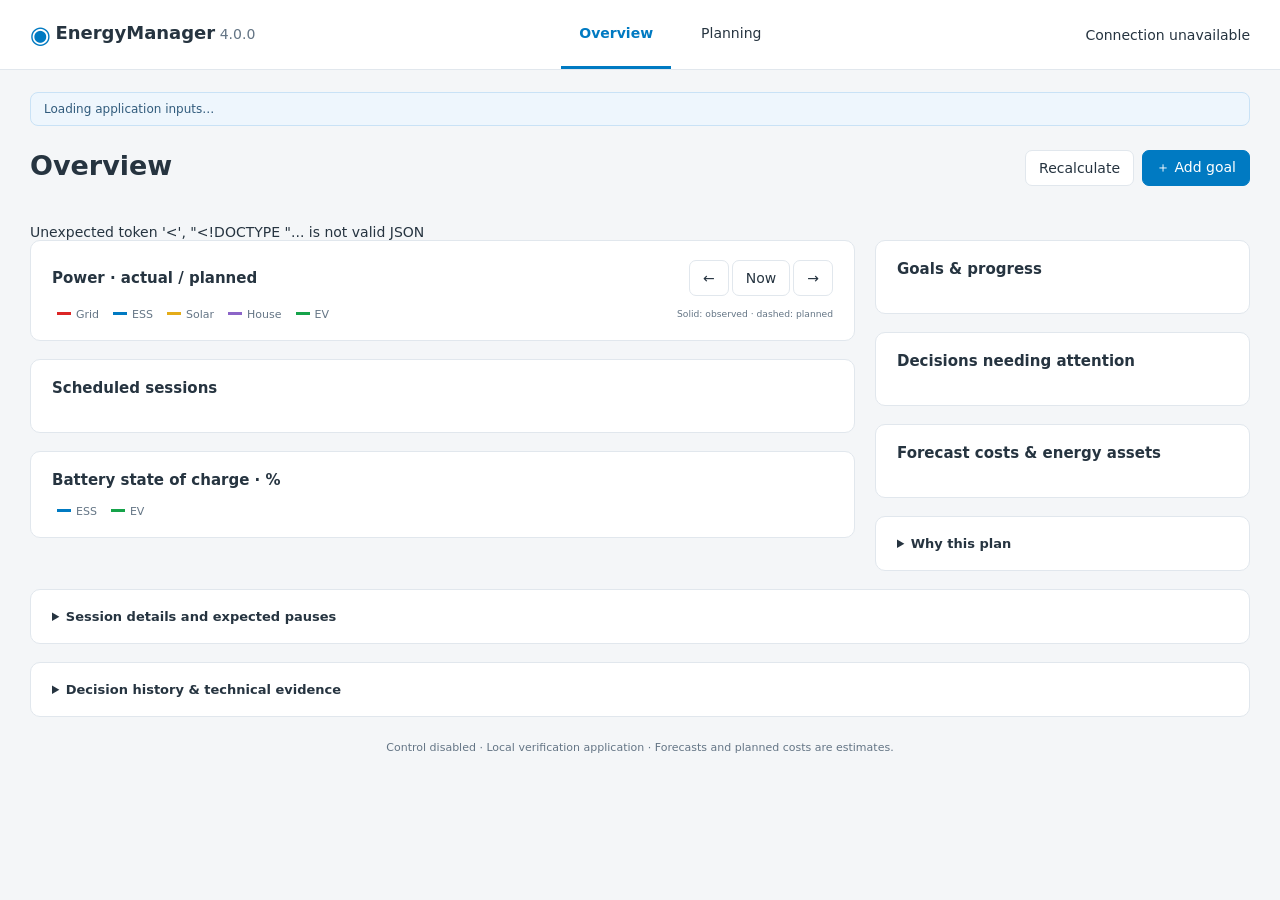
==== energymanager/src/energymanager/assets/index.html @ 1d420848 "Replace EnergyManager with version 4 joint EV/ESS application Promote the fresh joint seven-day MILP" ====
<!doctype html>
<html lang="en">
<head><meta charset="utf-8"><meta name="viewport" content="width=device-width,initial-scale=1">
<title>EnergyManager · 4.0.0</title><link rel="stylesheet" href="./style.css"></head>
<body><header><div><span class="brand">◉</span> <strong>EnergyManager</strong><span class="muted"> 4.0.0</span></div>
<nav aria-label="Main navigation"><button id="overview" aria-selected="true">Overview</button><button id="planning" aria-selected="false">Planning</button></nav>
<div id="connection" role="status">Connecting…</div></header>
<main><div class="notice" id="provenance">Loading application inputs…</div>
<section class="page-heading"><div><h1 id="page-title">Overview</h1><p id="period" class="muted"></p></div>
<div class="actions"><button id="refresh">Recalculate</button><button class="primary" id="new-goal">＋ Add goal</button></div></section>
<div id="live" class="live"></div>
<div id="status" role="status"></div>
<div class="layout"><section class="charts">
<article class="card"><div class="card-heading"><h2 id="power-title">Power · actual / planned</h2><div id="navigation"><button id="back" aria-label="Previous 12 hours">←</button><button id="now">Now</button><button id="forward" aria-label="Next 12 hours">→</button></div></div>
<div id="power" class="plot"></div><div class="legend"><span style="--series:#dc2626">Grid</span><span style="--series:#007ac2">ESS</span><span style="--series:#e4ac19">Solar</span><span style="--series:#8c65c8">House</span><span style="--series:#16a34a">EV</span><small>Solid: observed · dashed: planned</small></div></article>
<article class="card"><h2>Scheduled sessions</h2><div id="timeline"></div></article>
<article class="card"><h2>Battery state of charge · %</h2><div id="soc" class="plot"></div><div class="legend"><span style="--series:#007ac2">ESS</span><span style="--series:#16a34a">EV</span></div></article>
</section><aside><article class="card"><h2>Goals & progress</h2><div id="goals"></div></article>
<article class="card" id="approval-card"><h2>Decisions needing attention</h2><div id="approvals"></div></article>
<article class="card"><h2>Forecast costs & energy assets</h2><div id="costs"></div></article>
<article class="card"><details><summary>Why this plan</summary><div id="reasons"></div></details></article>
</aside></div>
<article class="card"><details id="sessions-detail"><summary>Session details and expected pauses</summary><div id="sessions"></div></details></article>
<article class="card"><details id="diagnostics"><summary>Decision history & technical evidence</summary><div id="evidence"></div><button id="history">Load decisions</button><div id="history-list"></div></details></article>
<footer>Control disabled · Local verification application · Forecasts and planned costs are estimates.</footer>
</main>
<dialog id="goal-dialog"><form id="goal-form"><div class="card-heading"><h2 id="form-title">Add an EV goal</h2><button type="button" id="close-dialog" aria-label="Close">×</button></div>
<input name="id" type="hidden"><label>Name<input name="title" required maxlength="120" placeholder="e.g. Monday journey"></label>
<label>Goal type<select name="kind"><option value="manual">Timed SoC goal</option><option value="trip">Journey (total distance, including return)</option></select></label>
<label id="soc-field">Target SoC (%)<input name="target_soc_percent" type="number" min="0" max="100" step="0.1" value="70"></label>
<label id="distance-field" hidden>Total journey distance (km)<input name="distance_km" type="number" min="0" step="1" value="120"></label>
<label>Deadline / departure<input name="deadline" type="datetime-local" required></label>
<label id="return-field" hidden>Return time (optional)<input name="return_at" type="datetime-local"><small>Unknown return means unavailable until reconnection.</small></label>
<label>Priority<input name="priority" type="number" min="0" max="1000" value="50"><small>Priority resolves conflicts; it does not grant peak permission.</small></label>
<p id="form-error" class="error" role="alert"></p><div class="actions"><button type="button" id="cancel-dialog">Cancel</button><button class="primary" type="submit">Save goal</button></div>
</form></dialog><dialog id="detail-dialog"><div id="detail-body"></div><button id="close-detail">Close</button></dialog>
<script type="module" src="./app.js"></script></body></html>
---- energymanager/src/energymanager/assets/style.css ----
:root {
  font-family:system-ui,-apple-system,"Segoe UI",sans-serif;
  color:#263440;
  background:#f4f6f8;
  font-size:14px;
  --surface:#fff;
  --line:#e1e7ed;
  --muted:#647585;
  --accent:#007ac2
}
* {
  box-sizing:border-box
}
body {
  margin:0
}
header {
  height:70px;
  background:var(--surface);
  border-bottom:1px solid var(--line);
  display:flex;
  align-items:center;
  justify-content:space-between;
  padding:0 30px;
  gap:20px;
  position:sticky;
  top:0;
  z-index:2
}
.brand {
  color:var(--accent);
  font-size:24px;
  vertical-align:middle
}
header strong {
  font-size:18px
}
nav {
  align-self:stretch;
  display:flex;
  gap:12px
}
button {
  font:inherit;
  cursor:pointer;
  border:1px solid var(--line);
  background:var(--surface);
  color:inherit;
  border-radius:7px;
  padding:8px 13px;
  min-height:36px
}
button:hover {
  background:#edf5fa
}
button:focus-visible,summary:focus-visible {
  outline:3px solid #66b4e2;
  outline-offset:2px
}
nav button {
  border:0;
  border-radius:0;
  border-bottom:3px solid transparent;
  background:transparent;
  padding:0 18px
}
nav button[aria-selected=true] {
  color:var(--accent);
  border-bottom-color:var(--accent);
  font-weight:650
}
.primary {
  background:var(--accent);
  color:#fff;
  border-color:var(--accent)
}
.primary:hover {
  background:#005d99
}
.muted,small {
  color:var(--muted)
}
main {
  max-width:1480px;
  margin:auto;
  padding:22px 30px
}
.notice {
  background:#eef6fd;
  border:1px solid #c9e2f6;
  border-radius:8px;
  padding:9px 13px;
  color:#315b7c;
  font-size:12px
}
.page-heading {
  display:flex;
  justify-content:space-between;
  align-items:center;
  margin:24px 0 18px;
  gap:16px
}
h1 {
  margin:0;
  font-size:27px;
  font-weight:650
}
h2 {
  font-size:15px;
  margin:0 0 16px;
  font-weight:650
}
p {
  line-height:1.5
}
.page-heading p {
  margin:5px 0 0
}
.actions {
  display:flex;
  gap:8px;
  justify-content:flex-end
}
.actions button {
  white-space:nowrap
}
#navigation {
  display:flex;
  flex-shrink:0;
  gap:3px
}
.live {
  display:grid;
  grid-template-columns:repeat(5,1fr);
  gap:14px;
  margin-bottom:20px
}
.live-item {
  border:1px solid var(--line);
  background:var(--surface);
  border-radius:10px;
  padding:16px 18px
}
.live-item strong {
  display:block;
  font-size:24px;
  line-height:1.6;
  font-weight:650
}
.live-item small {
  display:block
}
.meter {
  height:5px;
  border-radius:4px;
  background:#e9eff4;
  margin-top:10px;
  overflow:hidden
}
.meter i {
  display:block;
  height:100%;
  background:var(--accent)
}
.layout {
  display:grid;
  grid-template-columns:minmax(0,2.2fr) minmax(300px,1fr);
  gap:20px
}
.card {
  background:var(--surface);
  border:1px solid var(--line);
  border-radius:10px;
  padding:19px 21px;
  margin-bottom:18px
}
.card-heading {
  display:flex;
  align-items:center;
  justify-content:space-between;
  gap:12px;
  margin-bottom:12px
}
.card-heading h2 {
  margin:0
}
.plot svg {
  display:block;
  width:100%;
  height:auto;
  min-height:180px
}
.plot .axis {
  fill:var(--muted);
  font-size:11px
}
.plot .grid {
  stroke:var(--line);
  stroke-width:1
}
.legend {
  display:flex;
  gap:14px;
  flex-wrap:wrap;
  font-size:11px;
  color:var(--muted);
  margin:9px 0 0 5px
}
.legend span:before {
  content:"";
  display:inline-block;
  width:14px;
  height:3px;
  margin:0 5px 3px 0;
  background:var(--series)
}
.legend small {
  margin-left:auto
}
.goal {
  padding:13px 0;
  border-top:1px solid var(--line)
}
.goal:first-child {
  border-top:0;
  padding-top:0
}
.goal-title {
  display:flex;
  justify-content:space-between;
  gap:12px;
  align-items:baseline
}
.goal-title strong {
  font-size:14px
}
.goal p {
  font-size:12px;
  margin:6px 0;
  color:var(--muted)
}
.goal .actions {
  justify-content:flex-start;
  margin-top:9px
}
.goal button {
  font-size:12px;
  padding:4px 9px;
  min-height:29px
}
.badge {
  display:inline-block;
  background:#eaf6ef;
  color:#257347;
  font-size:10px;
  border-radius:4px;
  padding:3px 6px;
  white-space:nowrap
}
.badge.warning {
  background:#fff4dc;
  color:#90681f
}
.money {
  display:flex;
  justify-content:space-between;
  gap:12px;
  padding:7px 0;
  font-size:13px
}
.money.total {
  font-weight:650;
  border-top:1px solid var(--line);
  margin-top:4px;
  padding-top:12px
}
.money.asset {
  color:#647585
}
.empty {
  padding:16px 0;
  color:var(--muted);
  font-size:13px
}
.status-line {
  margin:0 0 16px;
  color:var(--muted);
  font-size:12px
}
.error {
  color:#b32727
}
.timeline-track {
  height:28px;
  background:#edf3f0;
  position:relative;
  border-radius:5px;
  margin:14px 0 8px
}
.timeline-run {
  position:absolute;
  top:4px;
  height:20px;
  background:#16a34a;
  border:0;
  border-radius:3px;
  min-width:3px;
  min-height:20px;
  padding:0
}
.timeline-labels {
  display:flex;
  justify-content:space-between;
  font-size:11px;
  color:var(--muted)
}
details summary {
  cursor:pointer;
  font-weight:600;
  font-size:13px
}
details p {
  font-size:13px
}
.session {
  display:flex;
  gap:20px;
  flex-wrap:wrap;
  padding:12px 0;
  border-bottom:1px solid var(--line)
}
.session button {
  text-align:left;
  flex:1
}
pre {
  white-space:pre-wrap;
  overflow-wrap:anywhere;
  font-size:11px;
  color:var(--muted)
}
footer {
  text-align:center;
  color:var(--muted);
  font-size:11px;
  margin:24px
}
dialog {
  border:1px solid var(--line);
  border-radius:12px;
  background:var(--surface);
  color:inherit;
  padding:24px;
  width:min(480px,calc(100vw - 30px));
  max-height:90vh;
  overflow:auto
}
dialog::backdrop {
  background:#182d4266
}
label {
  display:block;
  font-size:13px;
  margin:15px 0
}
input,select {
  font:inherit;
  width:100%;
  border:1px solid #ccd6de;
  border-radius:6px;
  background:var(--surface);
  color:inherit;
  padding:9px;
  margin-top:6px
}
label small {
  display:block;
  font-size:11px;
  margin-top:5px
}
body.planning .layout {
  display:block
}
body.planning aside {
  display:grid;
  grid-template-columns:repeat(3,minmax(0,1fr));
  gap:18px
}
body.planning aside .card {
  height:fit-content
}
.issue {
  background:#fff8e8;
  border:1px solid #eddbad;
  border-radius:7px;
  padding:12px;
  margin-top:10px
}
.issue button {
  font-size:12px
}
.subtle {
  font-size:11px;
  color:var(--muted)
}
[hidden] {
  display:none!important
}
@media(max-width:950px) {
  .layout {
    display:block
  }
  aside {
    display:grid;
    grid-template-columns:1fr 1fr;
    gap:16px
  }
  body.planning aside {
    grid-template-columns:1fr 1fr
  }
  .live {
    gap:9px
  }
  .live-item {
    padding:12px
  }
  .live-item strong {
    font-size:20px
  }
  header {
    padding:0 18px
  }
  main {
    padding:18px
  }
}
@media(max-width:620px) {
  header {
    height:auto;
    min-height:64px;
    flex-wrap:wrap;
    padding:12px;
    gap:8px
  }
  header>div:first-child {
    flex:1
  }
  header #connection {
    font-size:11px
  }
  nav {
    order:3;
    width:100%;
    height:38px
  }
  nav button {
    flex:1
  }
  main {
    padding:12px
  }
  .page-heading {
    align-items:flex-start
  }
  .page-heading .actions {
    flex-direction:column
  }
  h1 {
    font-size:23px
  }
  .live {
    grid-template-columns:repeat(3,1fr)
  }
  .live-item strong {
    font-size:18px
  }
  .layout aside,body.planning aside {
    display:block
  }
  .card {
    padding:15px 13px
  }
  .legend {
    gap:8px
  }
  .card-heading {
    align-items:flex-start
  }
  .card-heading button {
    padding:5px 9px
  }
  .plot svg {
    min-height:160px
  }
}
@media(prefers-color-scheme:dark) {
  :root {
    color:#dde6ed;
    background:#141c24;
    --surface:#1c2833;
    --line:#344451;
    --muted:#a0b0bd
  }
  .notice {
    background:#1b3448;
    border-color:#32536c;
    color:#b0d1e8
  }
  button:hover {
    background:#304252
  }
  .timeline-track,.meter {
    background:#304252
  }
  .badge {
    background:#254834;
    color:#a2d6b3
  }
  .issue,.badge.warning {
    background:#4a3c21;
    color:#f5d58f
  }
  .error {
    color:#ff9b9b
  }
}
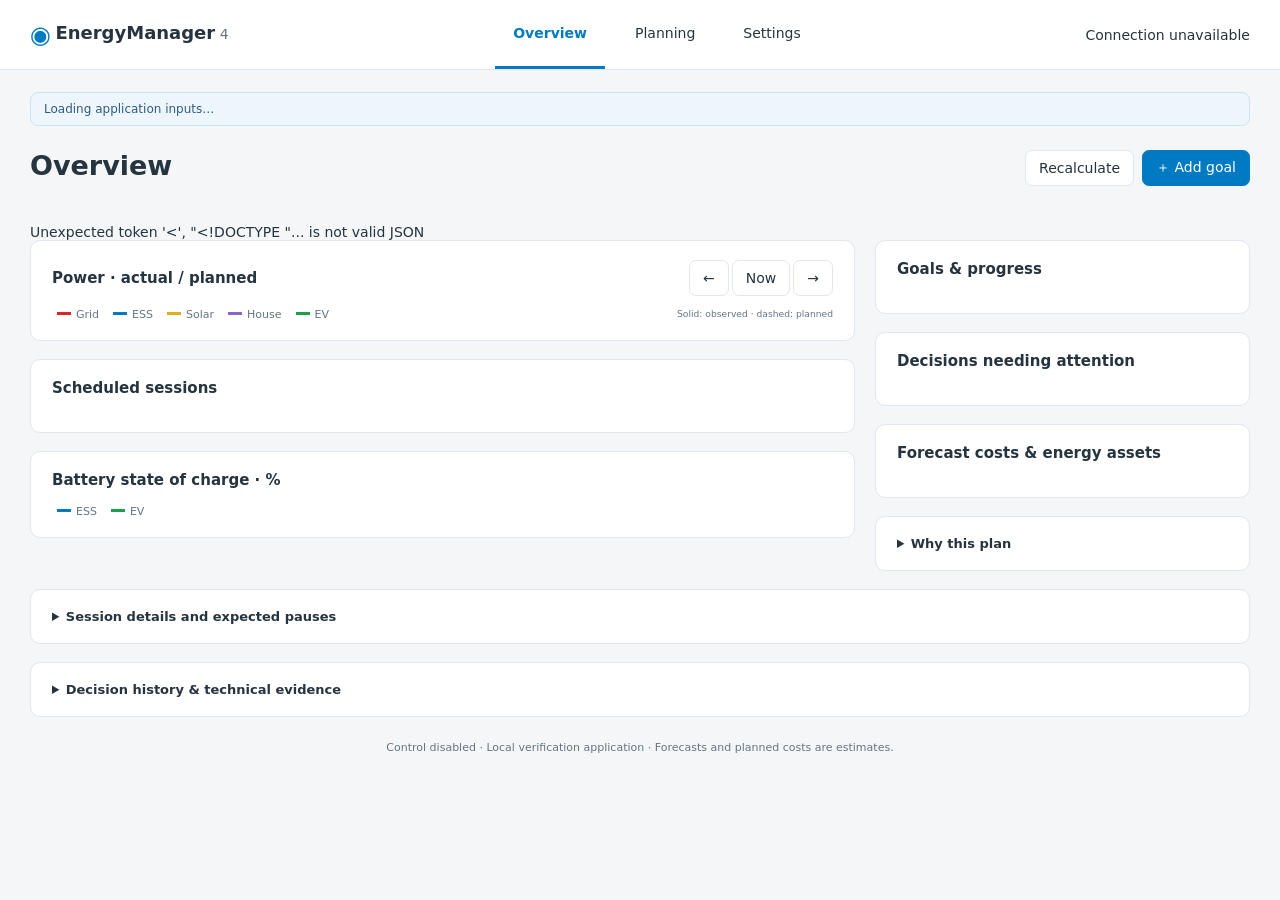
==== commit bdacbee2: "Add visual settings and HA entity pickers in version 4.0.2" ====
--- a/energymanager/src/energymanager/assets/index.html
+++ b/energymanager/src/energymanager/assets/index.html
@@ -1,11 +1,11 @@
 <!doctype html>
 <html lang="en">
 <head><meta charset="utf-8"><meta name="viewport" content="width=device-width,initial-scale=1">
-<title>EnergyManager · 4.0.0</title><link rel="stylesheet" href="./style.css"></head>
-<body><header><div><span class="brand">◉</span> <strong>EnergyManager</strong><span class="muted"> 4.0.0</span></div>
-<nav aria-label="Main navigation"><button id="overview" aria-selected="true">Overview</button><button id="planning" aria-selected="false">Planning</button></nav>
+<title>EnergyManager 4</title><link rel="stylesheet" href="./style.css"></head>
+<body><header><div><span class="brand">◉</span> <strong>EnergyManager</strong><span class="muted" id="app-version"> 4</span></div>
+<nav aria-label="Main navigation"><button id="overview" aria-selected="true">Overview</button><button id="planning" aria-selected="false">Planning</button><button id="settings" aria-selected="false">Settings</button></nav>
 <div id="connection" role="status">Connecting…</div></header>
-<main><div class="notice" id="provenance">Loading application inputs…</div>
+<main><div id="dashboard"><div class="notice" id="provenance">Loading application inputs…</div>
 <section class="page-heading"><div><h1 id="page-title">Overview</h1><p id="period" class="muted"></p></div>
 <div class="actions"><button id="refresh">Recalculate</button><button class="primary" id="new-goal">＋ Add goal</button></div></section>
 <div id="live" class="live"></div>
@@ -22,6 +22,7 @@
 </aside></div>
 <article class="card"><details id="sessions-detail"><summary>Session details and expected pauses</summary><div id="sessions"></div></details></article>
 <article class="card"><details id="diagnostics"><summary>Decision history & technical evidence</summary><div id="evidence"></div><button id="history">Load decisions</button><div id="history-list"></div></details></article>
+</div><section id="settings-panel" hidden aria-label="EnergyManager settings"></section>
 <footer>Control disabled · Local verification application · Forecasts and planned costs are estimates.</footer>
 </main>
 <dialog id="goal-dialog"><form id="goal-form"><div class="card-heading"><h2 id="form-title">Add an EV goal</h2><button type="button" id="close-dialog" aria-label="Close">×</button></div>
--- a/energymanager/src/energymanager/assets/style.css
+++ b/energymanager/src/energymanager/assets/style.css
@@ -524,3 +524,41 @@
     color:#ff9b9b
   }
 }
+/* Persistent settings and searchable entity choices. */
+[hidden] { display:none !important; }
+#settings-panel { max-width:1100px; margin:0 auto; }
+#settings-panel .notice small { display:block; overflow-wrap:anywhere; }
+.settings-entities { display:flex; gap:12px; align-items:center; flex-wrap:wrap; margin:18px 0; }
+.settings-entities > span { flex:1 1 300px; }
+.settings-group { margin:16px 0; }
+.settings-group h2 { margin-top:0; }
+.settings-fields { display:grid; grid-template-columns:repeat(2,minmax(0,1fr)); gap:20px 24px; }
+.settings-group details[open] > summary { margin-bottom:20px; }
+.setting-field > label { display:block; font-size:14px; font-weight:600; margin-bottom:7px; }
+.setting-field > input,.setting-field > select,em-entity-picker > input { width:100%; margin:0; }
+.setting-field small { display:block; margin-top:5px; overflow-wrap:anywhere; }
+.setting-field .field-error:empty { display:none; }
+.boolean-field { display:grid; grid-template-columns:22px 1fr; gap:6px 10px; align-content:start; }
+.boolean-field > input { width:18px; height:18px; margin-top:2px; }
+.boolean-field > label { align-self:center; margin:0; }
+.boolean-field > small { grid-column:2; }
+.settings-save { display:flex; align-items:center; justify-content:space-between; gap:16px; margin:20px 0; }
+.settings-save p { margin:0; overflow-wrap:anywhere; }
+.settings-success { color:#168348; }
+em-entity-picker { display:block; position:relative; }
+.entity-selection { color:var(--muted); min-height:18px; font-size:12px; }
+.entity-options { position:absolute; z-index:20; top:43px; left:0; right:0; max-height:290px;
+  overflow-y:auto; background:var(--surface); border:1px solid var(--line); border-radius:8px;
+  box-shadow:0 8px 24px #0003; }
+.entity-option { padding:11px 12px; cursor:pointer; border-bottom:1px solid var(--line); }
+.entity-option strong { display:block; font-size:14px; font-weight:500; overflow-wrap:anywhere; }
+.entity-option small { font-size:11px; color:var(--muted); }
+.entity-option:hover,.entity-option[aria-selected=true] { background:#007ac218; }
+.entity-empty { padding:12px; font-size:12px; color:var(--muted); }
+[aria-invalid=true] { border-color:#c83a3a !important; }
+@media(max-width:650px) {
+  .settings-fields { grid-template-columns:1fr; gap:18px; }
+  .settings-save { align-items:stretch; flex-direction:column; }
+  .settings-save .actions { justify-content:flex-end; flex-wrap:wrap; }
+  .settings-entities button { flex:1 1 auto; }
+}
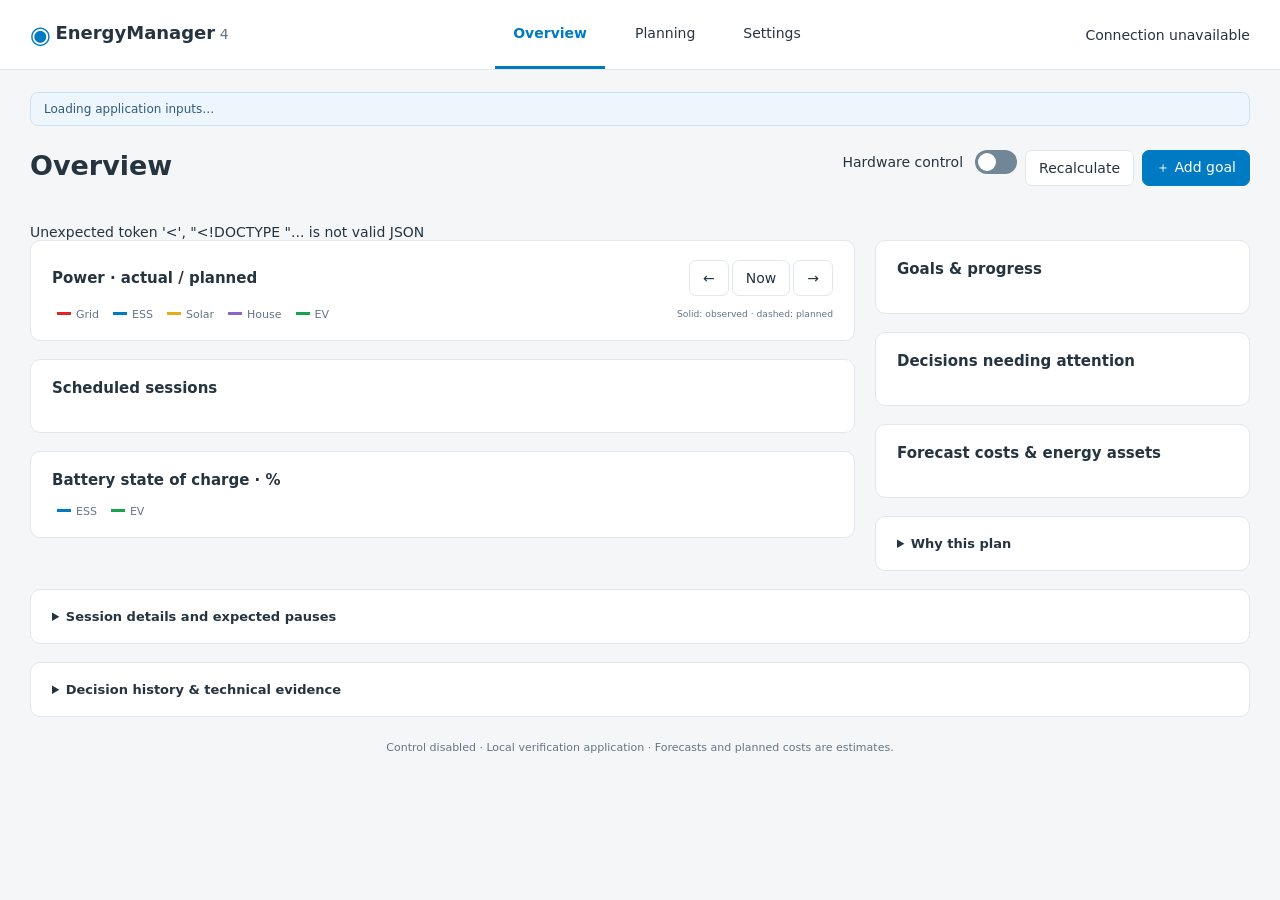
==== commit d58b97d4: "Simplify HA setup and add immediate hardware control in 4.0.6" ====
--- a/energymanager/src/energymanager/assets/index.html
+++ b/energymanager/src/energymanager/assets/index.html
@@ -7,7 +7,7 @@
 <div id="connection" role="status">Connecting…</div></header>
 <main><div id="dashboard"><div class="notice" id="provenance">Loading application inputs…</div>
 <section class="page-heading"><div><h1 id="page-title">Overview</h1><p id="period" class="muted"></p></div>
-<div class="actions"><button id="refresh">Recalculate</button><button class="primary" id="new-goal">＋ Add goal</button></div></section>
+<div class="actions"><div id="hardware-controls"><label class="hardware-switch"><span>Hardware control</span><input id="hardware-toggle" type="checkbox" role="switch" aria-label="Hardware control"><span class="switch-track" aria-hidden="true"></span></label><small id="hardware-status" role="status"></small></div><button id="refresh">Recalculate</button><button class="primary" id="new-goal">＋ Add goal</button></div></section>
 <div id="live" class="live"></div>
 <div id="status" role="status"></div>
 <div class="layout"><section class="charts">
--- a/energymanager/src/energymanager/assets/style.css
+++ b/energymanager/src/energymanager/assets/style.css
@@ -547,6 +547,20 @@
 .settings-success { color:#168348; }
 em-entity-picker { display:block; position:relative; }
 .entity-selection { color:var(--muted); min-height:18px; font-size:12px; }
+.entity-clear { position:absolute; right:4px; top:4px; padding:6px 9px; border:0; background:transparent; }
+em-entity-picker > input { padding-right:36px; }
+.setting-field.field-missing { padding:10px; margin:-10px; border-radius:8px; background:#c83a3a0d; }
+.settings-issues { color:#cf5050; font-weight:600; }
+#hardware-controls { max-width:320px; }
+#hardware-status { display:block; margin-top:5px; color:var(--muted); font-size:12px; }
+.hardware-switch { display:flex; gap:12px; align-items:center; cursor:pointer; margin:0; font-size:14px; }
+.hardware-switch input { position:absolute; width:1px; height:1px; opacity:0; }
+.switch-track { display:inline-block; width:42px; height:24px; border-radius:14px; background:#718697; position:relative; flex-shrink:0; }
+.switch-track::before { content:''; position:absolute; width:18px; height:18px; top:3px; left:3px; border-radius:50%; background:white; transition:transform .15s; }
+.hardware-switch input:checked + .switch-track { background:#007ac2; }
+.hardware-switch input:checked + .switch-track::before { transform:translateX(18px); }
+.hardware-switch input:focus-visible + .switch-track { outline:2px solid #007ac2; outline-offset:3px; }
+.hardware-switch input:disabled + .switch-track { opacity:.5; }
 .entity-options { position:absolute; z-index:20; top:43px; left:0; right:0; max-height:290px;
   overflow-y:auto; background:var(--surface); border:1px solid var(--line); border-radius:8px;
   box-shadow:0 8px 24px #0003; }
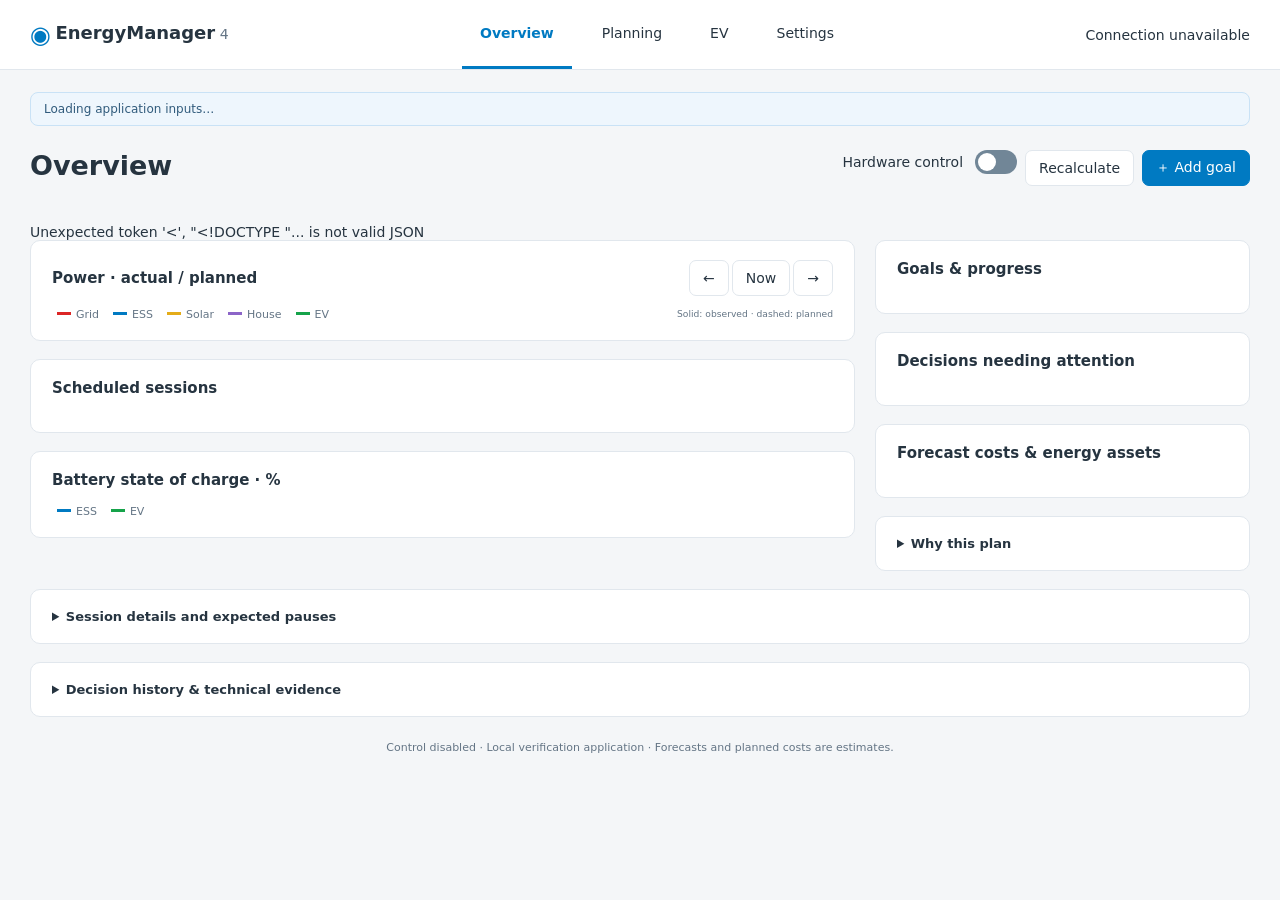
==== commit eeb71738: "Add visual EV schedule and release 4.1.0" ====
--- a/energymanager/src/energymanager/assets/index.html
+++ b/energymanager/src/energymanager/assets/index.html
@@ -3,7 +3,7 @@
 <head><meta charset="utf-8"><meta name="viewport" content="width=device-width,initial-scale=1">
 <title>EnergyManager 4</title><link rel="stylesheet" href="./style.css"></head>
 <body><header><div><span class="brand">◉</span> <strong>EnergyManager</strong><span class="muted" id="app-version"> 4</span></div>
-<nav aria-label="Main navigation"><button id="overview" aria-selected="true">Overview</button><button id="planning" aria-selected="false">Planning</button><button id="settings" aria-selected="false">Settings</button></nav>
+<nav aria-label="Main navigation"><button id="overview" aria-selected="true">Overview</button><button id="planning" aria-selected="false">Planning</button><button id="ev" aria-selected="false">EV</button><button id="settings" aria-selected="false">Settings</button></nav>
 <div id="connection" role="status">Connecting…</div></header>
 <main><div id="dashboard"><div class="notice" id="provenance">Loading application inputs…</div>
 <section class="page-heading"><div><h1 id="page-title">Overview</h1><p id="period" class="muted"></p></div>
@@ -22,7 +22,7 @@
 </aside></div>
 <article class="card"><details id="sessions-detail"><summary>Session details and expected pauses</summary><div id="sessions"></div></details></article>
 <article class="card"><details id="diagnostics"><summary>Decision history & technical evidence</summary><div id="evidence"></div><button id="history">Load decisions</button><div id="history-list"></div></details></article>
-</div><section id="settings-panel" hidden aria-label="EnergyManager settings"></section>
+</div><section id="ev-panel" hidden aria-label="EV schedule"></section><section id="settings-panel" hidden aria-label="EnergyManager settings"></section>
 <footer>Control disabled · Local verification application · Forecasts and planned costs are estimates.</footer>
 </main>
 <dialog id="goal-dialog"><form id="goal-form"><div class="card-heading"><h2 id="form-title">Add an EV goal</h2><button type="button" id="close-dialog" aria-label="Close">×</button></div>
@@ -30,8 +30,8 @@
 <label>Goal type<select name="kind"><option value="manual">Timed SoC goal</option><option value="trip">Journey (total distance, including return)</option></select></label>
 <label id="soc-field">Target SoC (%)<input name="target_soc_percent" type="number" min="0" max="100" step="0.1" value="70"></label>
 <label id="distance-field" hidden>Total journey distance (km)<input name="distance_km" type="number" min="0" step="1" value="120"></label>
-<label>Deadline / departure<input name="deadline" type="datetime-local" required></label>
-<label id="return-field" hidden>Return time (optional)<input name="return_at" type="datetime-local"><small>Unknown return means unavailable until reconnection.</small></label>
+<label>Deadline / departure<input name="deadline" type="hidden"></label>
+<label id="return-field" hidden>Return time (optional)<input name="return_at" type="hidden"><small>Unknown return means unavailable until reconnection.</small></label>
 <label>Priority<input name="priority" type="number" min="0" max="1000" value="50"><small>Priority resolves conflicts; it does not grant peak permission.</small></label>
 <p id="form-error" class="error" role="alert"></p><div class="actions"><button type="button" id="cancel-dialog">Cancel</button><button class="primary" type="submit">Save goal</button></div>
 </form></dialog><dialog id="detail-dialog"><div id="detail-body"></div><button id="close-detail">Close</button></dialog>
--- a/energymanager/src/energymanager/assets/style.css
+++ b/energymanager/src/energymanager/assets/style.css
@@ -136,6 +136,7 @@
   margin-bottom:20px
 }
 .live-item {
+  min-width:0;
   border:1px solid var(--line);
   background:var(--surface);
   border-radius:10px;
@@ -148,7 +149,8 @@
   font-weight:650
 }
 .live-item small {
-  display:block
+  display:block;
+  overflow-wrap:anywhere
 }
 .meter {
   height:5px;
@@ -378,6 +380,41 @@
   font-size:11px;
   margin-top:5px
 }
+.datetime-field { display:block; width:100%; text-align:left; margin-top:6px; padding:11px; }
+.datetime-dialog { width:min(390px,calc(100vw - 24px)); padding:20px; }
+.picker-heading { border-bottom:1px solid var(--line); padding-bottom:16px; }
+.picker-heading > small { font-size:11px; letter-spacing:.04em; }
+.picker-heading h2 { margin:8px 0 12px; font-size:18px; }
+.picker-tabs { display:flex; gap:8px; margin-bottom:8px; }
+.picker-tabs button { border:0; font-size:19px; padding:8px; }
+.picker-tabs button[aria-pressed=true],.clock-parts button[aria-pressed=true] {
+  background:#007ac21c; color:var(--accent);
+}
+.calendar-heading { display:flex; align-items:center; justify-content:space-between; margin:16px 0 10px; }
+.calendar-heading button { border:0; font-size:24px; width:42px; padding:0; }
+.calendar-weekdays,.calendar-days { display:grid; grid-template-columns:repeat(7,minmax(0,1fr)); text-align:center; gap:4px; }
+.calendar-weekdays { color:var(--muted); font-size:12px; margin:12px 0; }
+.calendar-days button { border:0; border-radius:50%; padding:0; aspect-ratio:1; min-height:36px; }
+.calendar-days button[aria-selected=true],.clock-face button[aria-pressed=true] {
+  background:var(--accent); color:white;
+}
+.clock-parts { display:flex; justify-content:center; align-items:center; gap:5px; margin:14px 0; font-size:30px; }
+.clock-parts button { font-size:30px; border:0; padding:6px 12px; }
+.clock-face { position:relative; width:256px; height:256px; border-radius:50%; margin:0 auto 16px;
+  background:#71869718; touch-action:none; }
+.clock-face button { position:absolute; transform:translate(-50%,-50%); width:36px; height:36px;
+  min-height:36px; padding:0; border:0; background:transparent; border-radius:50%; font-size:14px; }
+.clock-hand { position:absolute; left:calc(50% - 1px); bottom:50%; width:2px;
+  background:var(--accent); transform-origin:bottom center; pointer-events:none; }
+.clock-center { position:absolute; top:calc(50% - 4px); left:calc(50% - 4px); width:8px;
+  height:8px; border-radius:50%; background:var(--accent); pointer-events:none; }
+.picker-keyboard { display:grid; grid-template-columns:1.4fr 1fr; gap:12px; margin:20px 0; }
+.picker-keyboard input { min-width:0; }
+.picker-actions { display:flex; flex-wrap:wrap; gap:4px; align-items:center; margin-top:16px; }
+.picker-actions button { border:0; padding:8px; font-size:13px; }
+.picker-actions > span { flex:1; }
+#picker-occurrence { margin-bottom:10px; }
+#picker-error:empty { display:none; }
 body.planning .layout {
   display:block
 }
@@ -405,6 +442,53 @@
 }
 [hidden] {
   display:none!important
+}
+.ev-summary { display:grid; grid-template-columns:repeat(3,minmax(0,1fr)); gap:14px; }
+.ev-summary .ev-soc { color:#16a34a; }
+.ev-summary strong small { display:inline; font-size:13px; }
+.ev-layout { display:grid; grid-template-columns:minmax(0,2.4fr) minmax(280px,1fr); gap:20px; align-items:start; }
+.ev-calendar { min-width:0; }
+.ev-calendar .subtle { margin-bottom:0; }
+.ev-calendar-scroll { overflow-x:auto; padding:4px; }
+.ev-calendar-days { min-width:620px; }
+.ev-day { display:grid; grid-template-columns:105px minmax(0,1fr); gap:12px; padding:12px 8px; border-top:1px solid var(--line); }
+.ev-selected { background:#007ac20b; border-radius:7px; }
+.ev-date { align-self:start; text-align:left; padding:8px 4px; border:0; font-size:12px; background:transparent; }
+.ev-date[aria-pressed=true] { color:var(--accent); font-weight:650; }
+.ev-date small { display:block; margin-top:5px; font-size:10px; font-weight:400; }
+.ev-day-tracks { position:relative; padding-top:22px; margin-right:16px; }
+.ev-hours { position:absolute; left:44px; right:0; top:0; font-size:10px; color:var(--muted); }
+.ev-hours span { position:absolute; transform:translateX(-50%); }
+.ev-lane { display:flex; align-items:center; gap:4px; }
+.ev-lane > small { width:40px; flex-shrink:0; font-size:10px; }
+.ev-track { flex:1; position:relative; min-width:0; border-bottom:1px solid var(--line); }
+.ev-event { position:absolute; height:24px; min-height:24px; padding:2px 4px; font-size:10px; overflow:hidden; white-space:nowrap; text-overflow:ellipsis; border-radius:4px; }
+.ev-point { transform:translateX(-50%); }
+.ev-away { background:#64758524; border-color:#64758580; }
+.ev-charge { background:#16a34a23; border-color:#16a34a; color:#15803d; }
+.ev-trip { background:#d977061c; border-color:#d97706; }
+.ev-manual { background:#007ac21c; border-color:var(--accent); }
+.ev-daily { background:#16a34a0e; border:1px dashed #16a34a; }
+.ev-current { position:absolute; top:18px; bottom:0; left:44px; right:0; pointer-events:none; }
+.ev-now { position:absolute; top:0; bottom:0; width:1px; background:#dc2626; }
+.ev-layout > .ev-agenda { display:block; min-width:0; }
+.ev-agenda-item { border:0; border-left:3px solid var(--line); border-bottom:1px solid var(--line); padding:12px; margin-bottom:12px; overflow-wrap:anywhere; }
+.ev-agenda-item.ev-charge { border-left-color:#16a34a; color:inherit; }
+.ev-agenda-item.ev-away { border-left-color:#647585; }
+.ev-agenda-item.ev-trip { border-left-color:#d97706; }
+.ev-agenda-item.ev-manual { border-left-color:var(--accent); }
+.ev-agenda-item.ev-daily { border-left-color:#16a34a; }
+.ev-agenda-title { display:block; border:0; background:transparent; padding:5px 0; text-align:left; font-weight:650; }
+.ev-agenda-item p { margin:4px 0 9px; font-size:12px; }
+.ev-agenda-item .actions { justify-content:flex-start; }
+.ev-message:empty { display:none; }
+@media(max-width:1100px) { .ev-layout { display:block; } }
+@media(max-width:620px) {
+  nav { gap:0; }
+  nav button { padding:0 10px; }
+  .ev-summary { grid-template-columns:1fr; gap:8px; }
+  .ev-summary .live-item { padding:10px 14px; }
+  .ev-summary .live-item strong { font-size:22px; }
 }
 @media(max-width:950px) {
   .layout {
@@ -494,6 +578,7 @@
   }
 }
 @media(prefers-color-scheme:dark) {
+  .ev-event.ev-charge { color:#86efac; }
   :root {
     color:#dde6ed;
     background:#141c24;
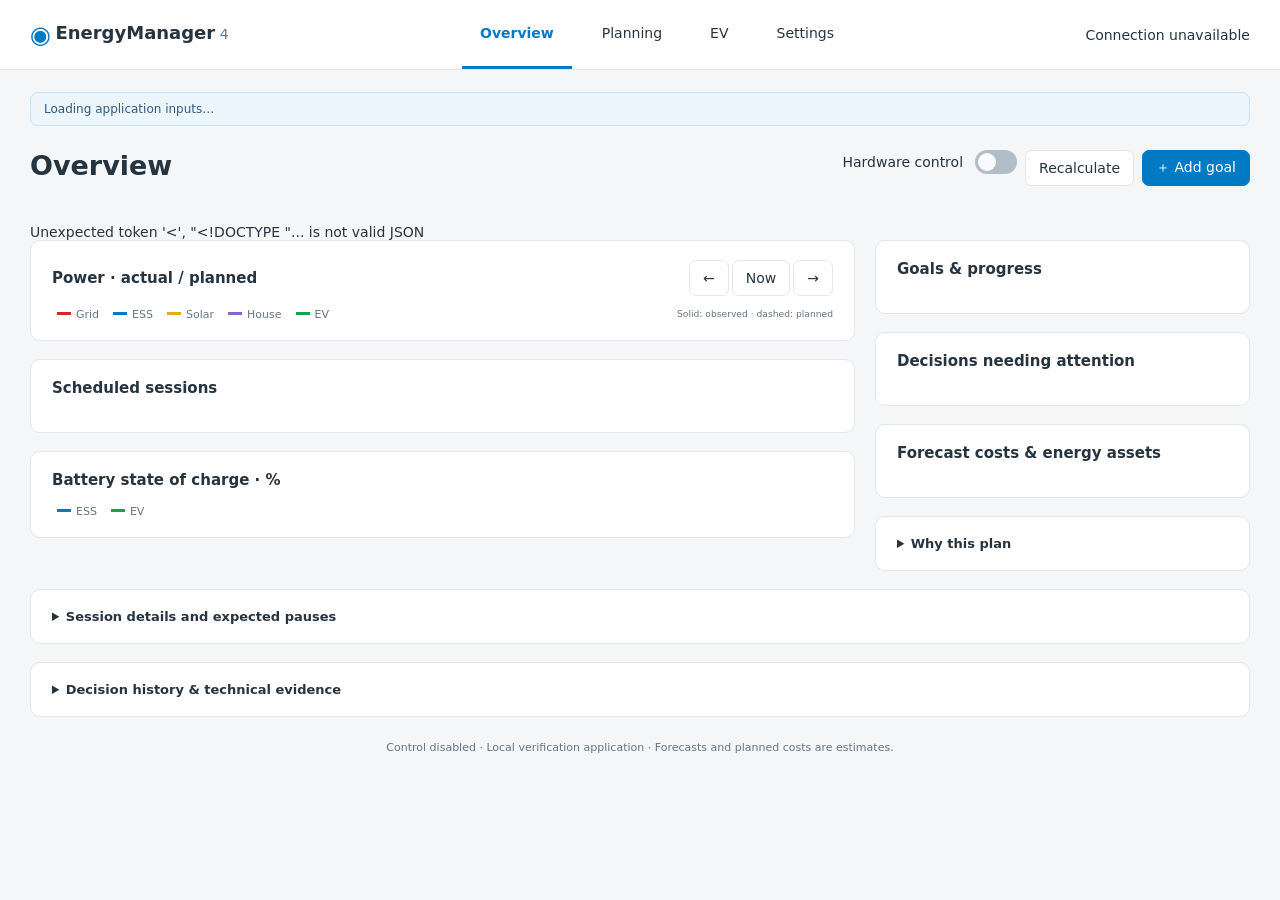
==== commit 17eb4bad: "Add native managed Home Assistant dashboard in 4.2.0" ====
--- a/energymanager/src/energymanager/assets/index.html
+++ b/energymanager/src/energymanager/assets/index.html
@@ -2,37 +2,4 @@
 <html lang="en">
 <head><meta charset="utf-8"><meta name="viewport" content="width=device-width,initial-scale=1">
 <title>EnergyManager 4</title><link rel="stylesheet" href="./style.css"></head>
-<body><header><div><span class="brand">◉</span> <strong>EnergyManager</strong><span class="muted" id="app-version"> 4</span></div>
-<nav aria-label="Main navigation"><button id="overview" aria-selected="true">Overview</button><button id="planning" aria-selected="false">Planning</button><button id="ev" aria-selected="false">EV</button><button id="settings" aria-selected="false">Settings</button></nav>
-<div id="connection" role="status">Connecting…</div></header>
-<main><div id="dashboard"><div class="notice" id="provenance">Loading application inputs…</div>
-<section class="page-heading"><div><h1 id="page-title">Overview</h1><p id="period" class="muted"></p></div>
-<div class="actions"><div id="hardware-controls"><label class="hardware-switch"><span>Hardware control</span><input id="hardware-toggle" type="checkbox" role="switch" aria-label="Hardware control"><span class="switch-track" aria-hidden="true"></span></label><small id="hardware-status" role="status"></small></div><button id="refresh">Recalculate</button><button class="primary" id="new-goal">＋ Add goal</button></div></section>
-<div id="live" class="live"></div>
-<div id="status" role="status"></div>
-<div class="layout"><section class="charts">
-<article class="card"><div class="card-heading"><h2 id="power-title">Power · actual / planned</h2><div id="navigation"><button id="back" aria-label="Previous 12 hours">←</button><button id="now">Now</button><button id="forward" aria-label="Next 12 hours">→</button></div></div>
-<div id="power" class="plot"></div><div class="legend"><span style="--series:#dc2626">Grid</span><span style="--series:#007ac2">ESS</span><span style="--series:#e4ac19">Solar</span><span style="--series:#8c65c8">House</span><span style="--series:#16a34a">EV</span><small>Solid: observed · dashed: planned</small></div></article>
-<article class="card"><h2>Scheduled sessions</h2><div id="timeline"></div></article>
-<article class="card"><h2>Battery state of charge · %</h2><div id="soc" class="plot"></div><div class="legend"><span style="--series:#007ac2">ESS</span><span style="--series:#16a34a">EV</span></div></article>
-</section><aside><article class="card"><h2>Goals & progress</h2><div id="goals"></div></article>
-<article class="card" id="approval-card"><h2>Decisions needing attention</h2><div id="approvals"></div></article>
-<article class="card"><h2>Forecast costs & energy assets</h2><div id="costs"></div></article>
-<article class="card"><details><summary>Why this plan</summary><div id="reasons"></div></details></article>
-</aside></div>
-<article class="card"><details id="sessions-detail"><summary>Session details and expected pauses</summary><div id="sessions"></div></details></article>
-<article class="card"><details id="diagnostics"><summary>Decision history & technical evidence</summary><div id="evidence"></div><button id="history">Load decisions</button><div id="history-list"></div></details></article>
-</div><section id="ev-panel" hidden aria-label="EV schedule"></section><section id="settings-panel" hidden aria-label="EnergyManager settings"></section>
-<footer>Control disabled · Local verification application · Forecasts and planned costs are estimates.</footer>
-</main>
-<dialog id="goal-dialog"><form id="goal-form"><div class="card-heading"><h2 id="form-title">Add an EV goal</h2><button type="button" id="close-dialog" aria-label="Close">×</button></div>
-<input name="id" type="hidden"><label>Name<input name="title" required maxlength="120" placeholder="e.g. Monday journey"></label>
-<label>Goal type<select name="kind"><option value="manual">Timed SoC goal</option><option value="trip">Journey (total distance, including return)</option></select></label>
-<label id="soc-field">Target SoC (%)<input name="target_soc_percent" type="number" min="0" max="100" step="0.1" value="70"></label>
-<label id="distance-field" hidden>Total journey distance (km)<input name="distance_km" type="number" min="0" step="1" value="120"></label>
-<label>Deadline / departure<input name="deadline" type="hidden"></label>
-<label id="return-field" hidden>Return time (optional)<input name="return_at" type="hidden"><small>Unknown return means unavailable until reconnection.</small></label>
-<label>Priority<input name="priority" type="number" min="0" max="1000" value="50"><small>Priority resolves conflicts; it does not grant peak permission.</small></label>
-<p id="form-error" class="error" role="alert"></p><div class="actions"><button type="button" id="cancel-dialog">Cancel</button><button class="primary" type="submit">Save goal</button></div>
-</form></dialog><dialog id="detail-dialog"><div id="detail-body"></div><button id="close-detail">Close</button></dialog>
-<script type="module" src="./app.js"></script></body></html>
+<body><script type="module" src="./app.js"></script></body></html>
